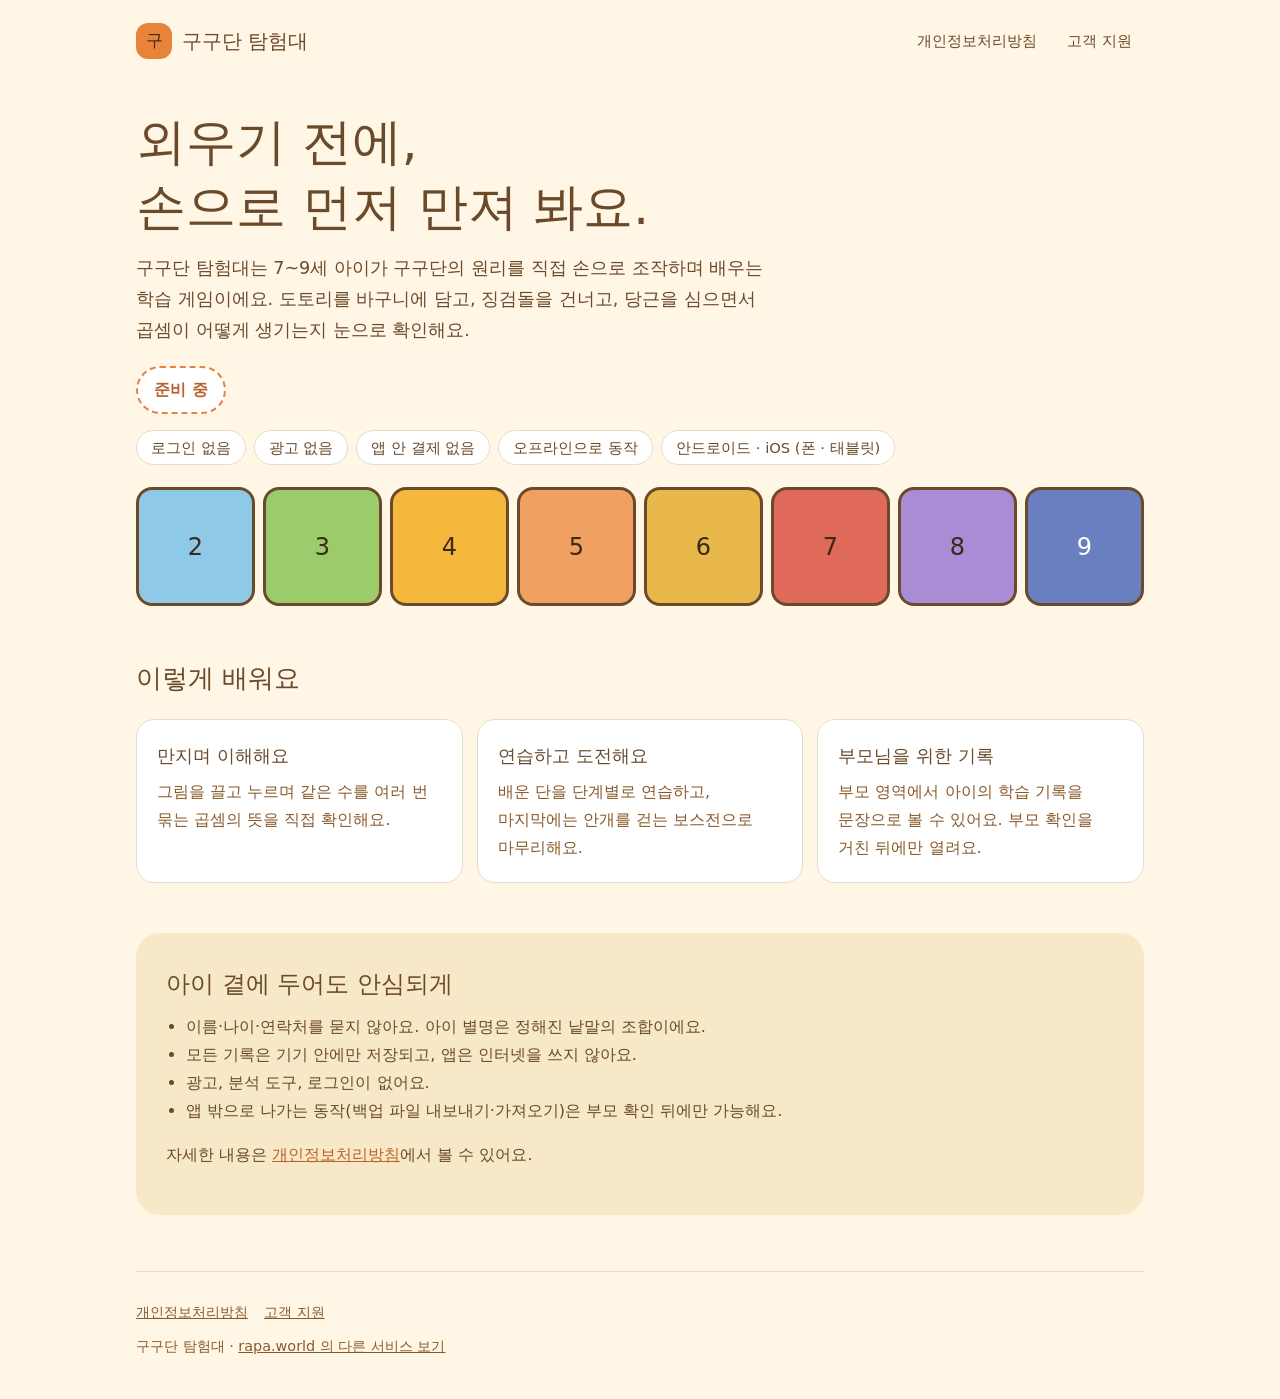
==== index.html @ 43af07c0 "구구단 탐험대 소개·개인정보처리방침·지원 페이지 Co-Authored-By: Claude Sonnet 5.5 <noreply@anthropic.com>" ====
<!doctype html>
<html lang="ko">
<head>
<meta charset="utf-8">
<meta name="viewport" content="width=device-width, initial-scale=1">
<title>구구단 탐험대 - 손으로 만지며 배우는 구구단 학습 게임</title>
<meta name="description" content="7~9세 아이가 구구단의 원리를 손으로 조작하며 배우는 학습 게임. 로그인·광고·결제 없이, 모든 기록은 기기 안에만 저장돼요. 안드로이드·iOS.">
<link rel="canonical" href="https://gugudan.rapa.world/">
<meta property="og:title" content="구구단 탐험대">
<meta property="og:description" content="구구단의 원리를 손으로 조작하며 배우는 7~9세 학습 게임. 준비 중.">
<meta property="og:url" content="https://gugudan.rapa.world/">
<link rel="stylesheet" href="site.css">
</head>
<body>
<div class="wrap">
  <header class="top">
    <a class="brand" href="./"><span class="mark" aria-hidden="true">구</span>구구단 탐험대</a>
    <nav>
      <a href="privacy.html">개인정보처리방침</a>
      <a href="support.html">고객 지원</a>
    </nav>
  </header>

  <main>
    <section class="hero">
      <h1>외우기 전에,<br>손으로 먼저 만져 봐요.</h1>
      <p class="lead">구구단 탐험대는 7~9세 아이가 구구단의 원리를 직접 손으로 조작하며 배우는 학습 게임이에요.
        도토리를 바구니에 담고, 징검돌을 건너고, 당근을 심으면서 곱셈이 어떻게 생기는지 눈으로 확인해요.</p>
      <p><span class="status">준비 중</span></p>
      <ul class="pill-row">
        <li>로그인 없음</li><li>광고 없음</li><li>앱 안 결제 없음</li><li>오프라인으로 동작</li><li>안드로이드 · iOS (폰 · 태블릿)</li>
      </ul>
      <ol class="dans" aria-label="2단부터 9단까지 단마다 다른 색">
        <li>2</li><li>3</li><li>4</li><li>5</li><li>6</li><li>7</li><li>8</li><li>9</li>
      </ol>
    </section>

    <section class="block" aria-labelledby="how">
      <h2 id="how">이렇게 배워요</h2>
      <div class="cards">
        <div class="card"><h3>만지며 이해해요</h3><p>그림을 끌고 누르며 같은 수를 여러 번 묶는 곱셈의 뜻을 직접 확인해요.</p></div>
        <div class="card"><h3>연습하고 도전해요</h3><p>배운 단을 단계별로 연습하고, 마지막에는 안개를 걷는 보스전으로 마무리해요.</p></div>
        <div class="card"><h3>부모님을 위한 기록</h3><p>부모 영역에서 아이의 학습 기록을 문장으로 볼 수 있어요. 부모 확인을 거친 뒤에만 열려요.</p></div>
      </div>
    </section>

    <section class="band" aria-labelledby="safe">
      <h2 id="safe">아이 곁에 두어도 안심되게</h2>
      <ul>
        <li>이름·나이·연락처를 묻지 않아요. 아이 별명은 정해진 낱말의 조합이에요.</li>
        <li>모든 기록은 기기 안에만 저장되고, 앱은 인터넷을 쓰지 않아요.</li>
        <li>광고, 분석 도구, 로그인이 없어요.</li>
        <li>앱 밖으로 나가는 동작(백업 파일 내보내기·가져오기)은 부모 확인 뒤에만 가능해요.</li>
      </ul>
      <p>자세한 내용은 <a href="privacy.html">개인정보처리방침</a>에서 볼 수 있어요.</p>
    </section>
  </main>

  <footer class="site">
    <div class="links"><a href="privacy.html">개인정보처리방침</a><a href="support.html">고객 지원</a></div>
    구구단 탐험대 · <a href="https://rapa.world/">rapa.world 의 다른 서비스 보기</a>
  </footer>
</div>
</body>
</html>
---- site.css ----
/* 구구단 탐험대 사이트 — 색은 앱 토큰(lib/theme/tokens.dart AppColors, 스타일 바이블 2장)을 CSS 변수로 옮긴 것.
   출처: paper=#FFF6E5 ink=#6B4A2B inkSoft=#8A5A2B accent=#E8833A accentEdge=#B9622B sea=#CDEBEA
         paperDeep=#F7E8C8 locked=#E3DDCF night=#3E4A6B, 단별 8색(AppColors.dan).
   다크 모드 값은 토큰에 없다 — night(#3E4A6B)에서 어둡게 파생한 사이트 전용 값. */
:root {
  --bg: #FFF6E5;          /* AppColors.paper */
  --card: #FFFFFF;        /* AppColors.parentSurface */
  --card-warm: #F7E8C8;   /* AppColors.paperDeep */
  --ink: #6B4A2B;         /* AppColors.ink */
  --sub: #8A5A2B;         /* AppColors.inkSoft */
  --border: #E3DDCF;      /* AppColors.locked */
  --accent: #E8833A;      /* AppColors.accent */
  --link: #B9622B;        /* AppColors.accentEdge — 글자색으로 쓸 때 대비 확보 */
  --on-accent: #FFF6E5;   /* AppColors.onAccent */
  --note-bg: #CDEBEA;     /* AppColors.sea */
  --note-ink: #3E4A6B;    /* AppColors.night */
  --d2: #8EC9E8; --d3: #9CCB6B; --d4: #F5B83D; --d5: #F0A060;
  --d6: #E8B84A; --d7: #E06A5A; --d8: #A98BD6; --d9: #6A7FC0;   /* AppColors.dan 2~9 */
  color-scheme: light dark;
}
@media (prefers-color-scheme: dark) {
  :root { --bg: #1E2233; --card: #272C42; --card-warm: #2E3450; --ink: #F3E6CF; --sub: #D2BE9F;
          --border: #3E4A6B; --link: #F0A060; --note-bg: #2E3F54; --note-ink: #CDEBEA; }
}
* { box-sizing: border-box; }
html { -webkit-text-size-adjust: 100%; }
body { margin: 0; background: var(--bg); color: var(--ink);
       font-family: system-ui, -apple-system, "Apple SD Gothic Neo", "Malgun Gothic", "Noto Sans KR", sans-serif;
       line-height: 1.75; word-break: keep-all; overflow-wrap: anywhere; }
h1, h2, h3, .brand { font-family: system-ui, -apple-system, "Apple SD Gothic Neo", "Malgun Gothic", sans-serif; font-weight: 400; }
a { color: var(--link); }
.wrap { max-width: 1040px; margin: 0 auto; padding: 0 16px; }
.narrow { max-width: 760px; }

/* 머리·바닥 */
.top { display: flex; align-items: center; justify-content: space-between; gap: 12px; padding: 18px 0; }
.brand { display: flex; align-items: center; gap: 10px; font-size: 1.25rem; color: var(--ink); text-decoration: none; }
.brand .mark { width: 36px; height: 36px; border-radius: 12px; background: var(--accent); color: #3B2A18;
               display: grid; place-items: center; font-size: 1.05rem; }
.top nav { display: flex; gap: 6px; flex-wrap: wrap; }
.top nav a { text-decoration: none; color: var(--ink); font-size: .94rem; padding: 10px 12px; border-radius: 12px; }
.top nav a:hover, .top nav a[aria-current] { background: var(--card); }
footer.site { margin-top: 56px; padding: 28px 0 40px; border-top: 1px solid var(--border); color: var(--sub); font-size: .9rem; }
footer.site a { color: var(--sub); }
footer.site .links { display: flex; gap: 16px; flex-wrap: wrap; margin-bottom: 8px; }

/* 랜딩 */
.hero { padding: 28px 0 24px; }
.hero h1 { font-size: clamp(2rem, 6vw, 3.1rem); line-height: 1.3; margin: 0 0 14px; }
.hero p.lead { font-size: 1.1rem; margin: 0 0 20px; max-width: 36em; }
.status { display: inline-block; padding: 8px 16px; border-radius: 999px; background: var(--card);
          border: 2px dashed var(--accent); color: var(--link); font-weight: 700; }
.pill-row { display: flex; gap: 8px; flex-wrap: wrap; margin: 0 0 22px; padding: 0; list-style: none; }
.pill-row li { background: var(--card); border: 1px solid var(--border); border-radius: 20px; padding: 4px 14px; font-size: .92rem; }
/* 단별 색 띠 — 색만이 아니라 숫자 라벨을 함께 둔다(색각 이상 대응) */
.dans { display: grid; grid-template-columns: repeat(8, 1fr); gap: 8px; margin: 8px 0 0; padding: 0; list-style: none; }
.dans li { aspect-ratio: 1; border-radius: 16px; display: grid; place-items: center; font-family: system-ui, sans-serif;
           font-size: 1.5rem; color: #3B2A18; border: 3px solid var(--ink); }
.dans li:nth-child(1) { background: var(--d2); } .dans li:nth-child(2) { background: var(--d3); }
.dans li:nth-child(3) { background: var(--d4); } .dans li:nth-child(4) { background: var(--d5); }
.dans li:nth-child(5) { background: var(--d6); } .dans li:nth-child(6) { background: var(--d7); }
.dans li:nth-child(7) { background: var(--d8); } .dans li:nth-child(8) { background: var(--d9); color: #fff; }
.cards { display: grid; grid-template-columns: repeat(3, 1fr); gap: 14px; margin: 18px 0 0; }
.card { background: var(--card); border-radius: 18px; padding: 20px; border: 1px solid var(--border); }
.card h3 { margin: 0 0 6px; font-size: 1.15rem; }
.card p { margin: 0; color: var(--sub); }
.band { background: var(--card-warm); border-radius: 24px; padding: 30px; margin: 32px 0; }
.band h2 { margin: 0 0 8px; font-size: 1.5rem; }
.band ul { margin: 0; padding-left: 20px; }
section.block { padding: 18px 0; }
section.block h2 { font-size: 1.6rem; margin: 8px 0 6px; }

/* 문서(방침·지원) */
.doc h1 { font-size: 1.9rem; margin: 8px 0 4px; line-height: 1.35; }
.doc h2 { font-size: 1.3rem; margin: 40px 0 10px; padding-bottom: 6px; border-bottom: 1px solid var(--border); }
.doc .date { color: var(--sub); font-size: .92rem; margin-bottom: 20px; }
.doc li { margin: 4px 0; }
.note { background: var(--note-bg); color: var(--note-ink); border-radius: 14px; padding: 12px 16px; margin: 14px 0; }
table { border-collapse: collapse; width: 100%; margin: 10px 0; font-size: .94rem; background: var(--card); border-radius: 12px; overflow: hidden; }
th, td { border-bottom: 1px solid var(--border); padding: 9px 10px; text-align: left; vertical-align: top; }
th { color: var(--sub); font-weight: 700; }

@media (max-width: 760px) {
  .cards { grid-template-columns: 1fr; }
  .band { padding: 22px 18px; }
  .top { flex-direction: column; align-items: flex-start; }
  .dans { grid-template-columns: repeat(4, 1fr); }
}
.cards > * { min-width: 0; }
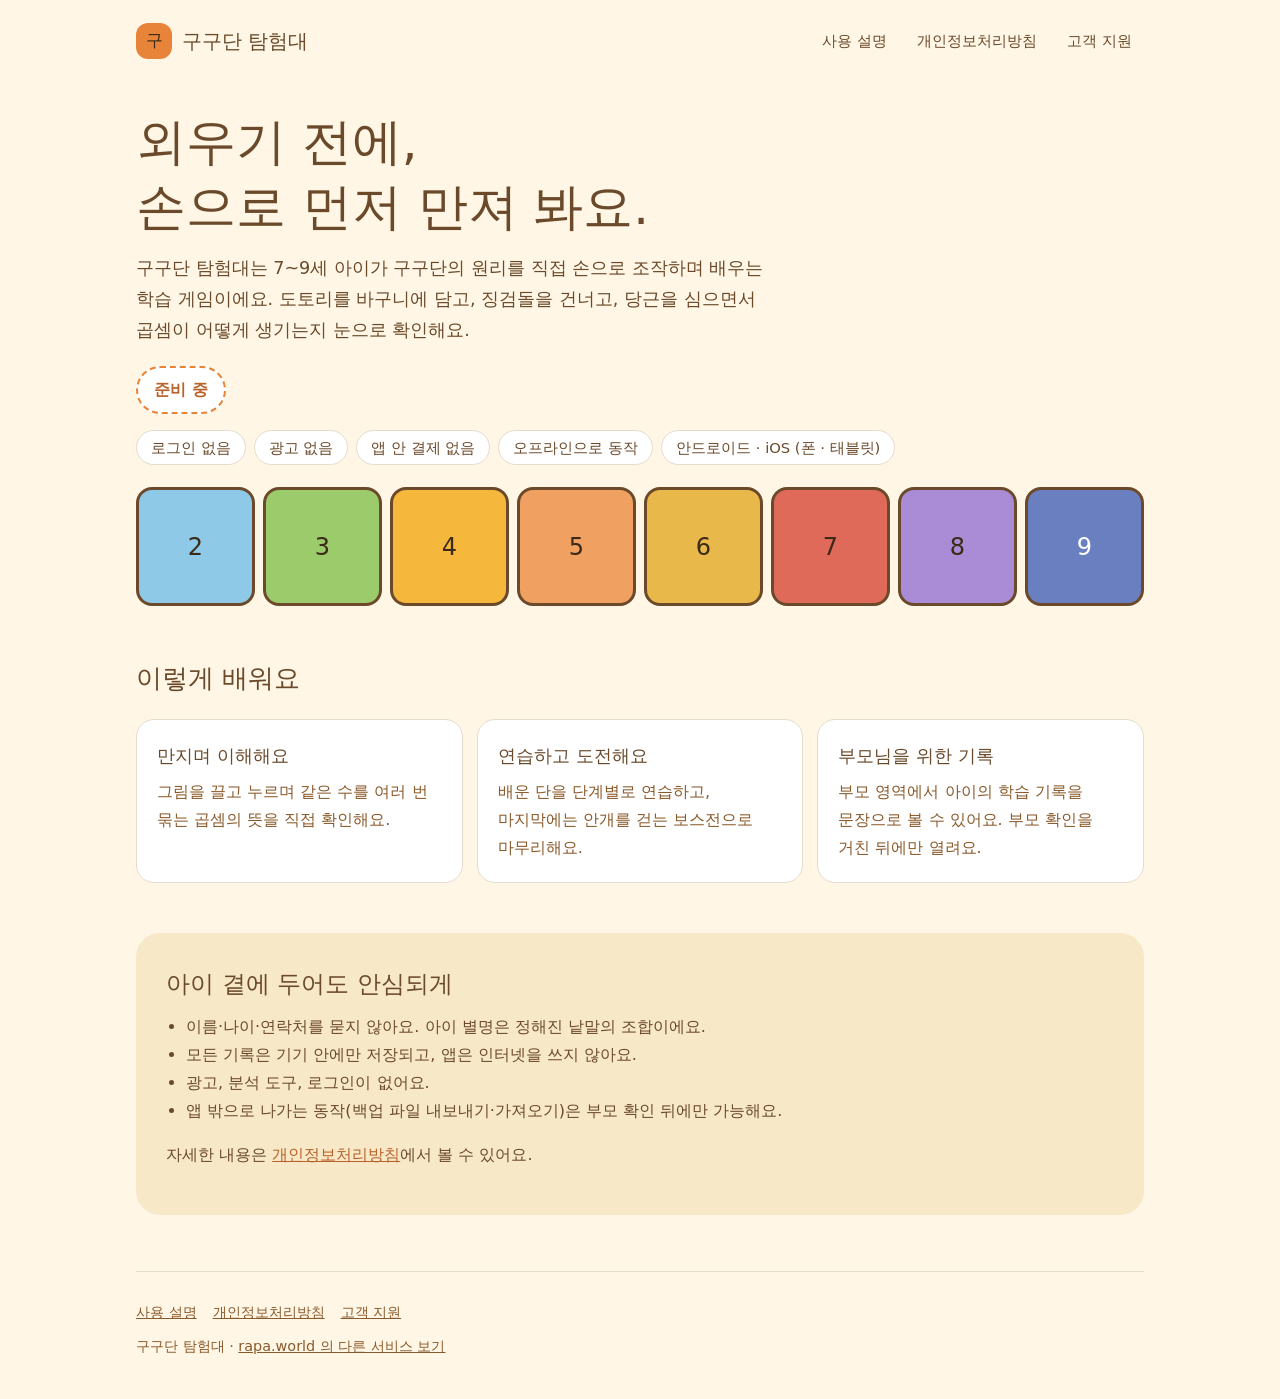
==== commit 05515408: "사용 설명 페이지 추가, 내비 갱신 Co-Authored-By: Claude Sonnet 5.5 <noreply@anthropic.com>" ====
--- a/index.html
+++ b/index.html
@@ -16,6 +16,7 @@
   <header class="top">
     <a class="brand" href="./"><span class="mark" aria-hidden="true">구</span>구구단 탐험대</a>
     <nav>
+      <a href="manual.html">사용 설명</a>
       <a href="privacy.html">개인정보처리방침</a>
       <a href="support.html">고객 지원</a>
     </nav>
@@ -57,7 +58,7 @@
   </main>
 
   <footer class="site">
-    <div class="links"><a href="privacy.html">개인정보처리방침</a><a href="support.html">고객 지원</a></div>
+    <div class="links"><a href="manual.html">사용 설명</a><a href="privacy.html">개인정보처리방침</a><a href="support.html">고객 지원</a></div>
     구구단 탐험대 · <a href="https://rapa.world/">rapa.world 의 다른 서비스 보기</a>
   </footer>
 </div>
